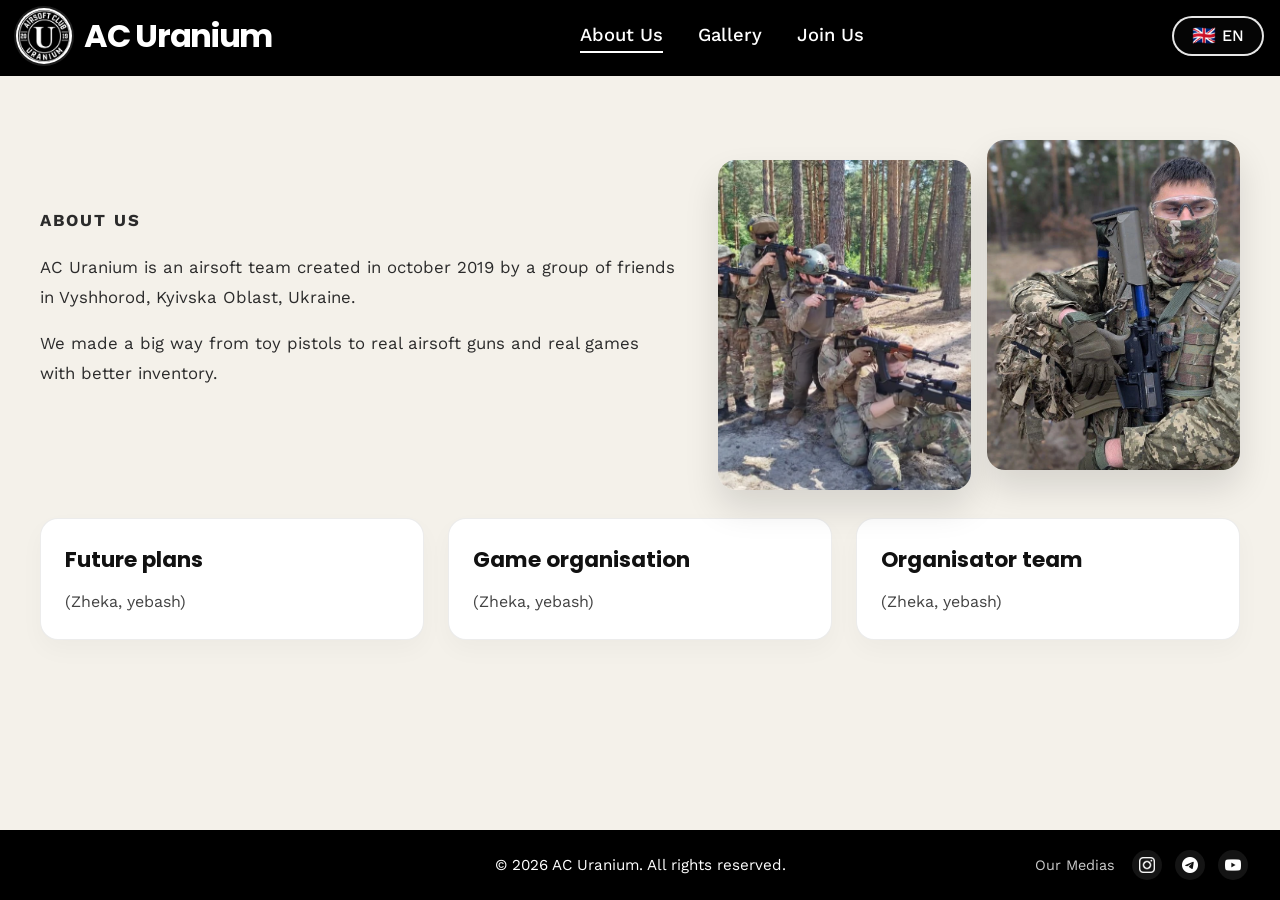
==== index.html @ 9b8f1666 "Adding homepage" ====
<!DOCTYPE html>
<html lang="en">
<head>
    <meta charset="UTF-8">
    <meta name="viewport" content="width=device-width, initial-scale=1.0">
    <link rel="stylesheet" href="style.css">
    <title>Home</title>
</head>
<body>
    <header class="main-header">
        <div class="header-inner">
            <div class="logo">
                <img src="./images/logo.png" alt="AC Uranium logo" class="brand-mark">
                <h1>AC Uranium</h1>
            </div>

            <nav class="main-nav" aria-label="Main navigation">
                <a href="#" class="active">About Us</a>
                <a href="#">Gallery</a>
                <a href="#">Join Us</a>
            </nav>

            <div class="lang-switcher" aria-label="Language selector">
                <span class="flag" aria-hidden="true">🇬🇧</span>
                <span>EN</span>
            </div>
        </div>
    </header>

    <main class="about-us">
        <section class="about-intro">
            <div class="about-copy">
                <p class="eyebrow">About us</p>
                <p>
                    AC Uranium is an airsoft team created in october 2019 by a group of friends in Vyshhorod, Kyivska Oblast, Ukraine.
                </p>
                <p>
                    We made a big way from toy pistols to real airsoft guns and real games with better inventory.
                </p>
            </div>

            <div class="image-stack">
                <img src="./images/group-photo1.png" alt="Open mining landscape">
                <img src="./images/group-photo2.png" alt="Geological exploration team">
            </div>
        </section>

        <section class="about-highlights">
            <article class="highlight-card">
                <h3>Future plans</h3>
                <p>(Zheka, yebash)</p>
            </article>
            <article class="highlight-card">
                <h3>Game organisation</h3>
                <p>(Zheka, yebash)</p>
            </article>
            <article class="highlight-card">
                <h3>Organisator team</h3>
                <p>(Zheka, yebash)</p>
            </article>
        </section>
    </main>
    <footer class="site-footer">
        <div class="footer-empty"></div>

        <p class="footer-copy">&copy; 2026 AC Uranium. All rights reserved.</p>

        <div class="footer-socials" aria-label="Social media links">
            <span class="media-label">Our Medias</span>
            <a href="#" aria-label="Instagram" class="social-icon">
                <img src="images/icons/insta_icon.webp" alt="Instagram">
            </a>
            <a href="#" aria-label="Telegram" class="social-icon">
                <img src="images/icons/telegram-white-icon.webp" alt="Telegram">
            </a>
            <a href="#" aria-label="YouTube" class="social-icon">
                <img src="images/icons/youtube-app-white-icon.webp" alt="YouTube">
            </a>
        </div>
    </footer>
</body>
</html>
---- style.css ----
@import url('https://fonts.googleapis.com/css2?family=Poppins:wght@400;500;600;700&family=Work+Sans:wght@400;500;600;700&display=swap');
html, body {
    height: 100%;
}

body{
    margin: 0;
    font-family: 'Work Sans', sans-serif;
    background: #f4f1ea;
    color: #111111;
    display: flex;
    flex-direction: column;
}

h1, h2, h3, h4, h5, h6 {
  font-family: 'Poppins', sans-serif;
}

.main-header {
    background-color: black;
    color: white;
    min-height: 60px;
    padding: 0.5rem 0;
}

.header-inner {
    width: min(1280px, calc(100% - 2rem));
    margin: 0 auto;
    display: grid;
    grid-template-columns: auto 1fr auto;
    align-items: center;
    gap: 1.2rem;
}

.logo {
    display: flex;
    align-items: center;
    justify-content: flex-start;
    width: auto;
    margin: 0;
    padding: 0;
    gap: 0.75rem;
}

.brand-mark {
    width: 52px;
    height: 52px;
    border-radius: 50%;
    object-fit: cover;
    display: block;
    border: 2px solid rgba(255, 255, 255, 0.9);
    box-shadow: 0 0 0 2px rgba(255, 255, 255, 0.12);
    background: #ffffff;
}

header h1 {
    margin: 0;
    font-size: clamp(2rem, 2.4vw, 3rem);
    font-weight: 700;
    color: white;
    letter-spacing: -0.04em;
}

.main-nav {
    display: flex;
    justify-content: center;
    align-items: center;
    gap: 2.2rem;
    min-width: 0;
}

.main-nav a {
    color: white;
    text-decoration: none;
    font-weight: 500;
    font-size: 1.15rem;
    position: relative;
    padding-bottom: 0.25rem;
    transition: opacity 0.2s ease;
}

.main-nav a::after {
    content: "";
    position: absolute;
    left: 0;
    bottom: -4px;
    width: 0;
    height: 2px;
    background-color: white;
    transition: width 0.25s ease;
}

.main-nav a:hover::after {
    width: 100%;
}

.main-nav a.active {
    text-decoration: none;
}

.main-nav a.active::after {
    width: 100%;
}

.lang-switcher {
    display: flex;
    align-items: center;
    justify-content: center;
    gap: 0.4rem;
    color: white;
    font-weight: 500;
    font-size: 1rem;
    padding: 0.5rem 0.75rem;
    border-radius: 999px;
    border: 2px solid rgba(255, 255, 255, 0.9);
    background: rgba(255, 255, 255, 0.02);
    min-width: 64px;
}

.lang-switcher .flag {
    font-size: 1.2rem;
    line-height: 1;
}

.about-us {
    max-width: 1200px;
    margin: 0 auto;
    padding: 4rem 1.5rem 5rem;
    flex: 1;
}

.about-intro {
    display: grid;
    grid-template-columns: 1.1fr 0.9fr;
    align-items: center;
    gap: 2.5rem;
}

.eyebrow {
    margin: 0 0 1rem;
    text-transform: uppercase;
    letter-spacing: 0.12em;
    font-size: 0.78rem;
    font-weight: 700;
    color: #6a6a6a;
}

.about-copy h2 {
    margin: 0 0 1.25rem;
    font-size: clamp(2rem, 4vw, 3.25rem);
    line-height: 1.1;
    color: #111111;
}

.about-copy p {
    margin: 0 0 1rem;
    font-size: 1.05rem;
    line-height: 1.8;
    color: #2b2b2b;
}

.image-stack {
    display: grid;
    grid-template-columns: 1fr 1fr;
    gap: 1rem;
}

.image-stack img {
    width: 100%;
    height: 330px;
    object-fit: cover;
    border-radius: 18px;
    box-shadow: 0 18px 35px rgba(0, 0, 0, 0.12);
}

.image-stack img:first-child {
    transform: translateY(20px);
}

.about-highlights {
    display: grid;
    grid-template-columns: repeat(3, minmax(0, 1fr));
    gap: 1.5rem;
    margin-top: 3rem;
}

.highlight-card {
    background: #ffffff;
    border: 1px solid rgba(17, 17, 17, 0.08);
    border-radius: 18px;
    padding: 1.5rem;
    box-shadow: 0 10px 25px rgba(0, 0, 0, 0.03);
}

.highlight-card h3 {
    margin-top: 0;
    margin-bottom: 0.75rem;
    font-size: 1.35rem;
}

.highlight-card p {
    margin: 0;
    color: #434343;
    line-height: 1.7;
}

@media (max-width: 860px) {
    .about-intro,
    .about-highlights {
        grid-template-columns: 1fr;
    }

    .image-stack {
        grid-template-columns: 1fr 1fr;
    }

    .main-nav {
        gap: 1rem;
    }
}

.site-footer {
    background: #000000;
    color: #ffffff;
    display: grid;
    grid-template-columns: 1fr auto 1fr;
    align-items: center;
    gap: 1rem;
    padding: 1.25rem 2rem;
    margin-top: auto;
}

.footer-empty {
    min-height: 1px;
}

.footer-socials {
    display: flex;
    justify-content: flex-end;
    align-items: center;
    gap: 0.8rem;
    text-align: right;
}

.media-label {
    color: rgba(255, 255, 255, 0.8);
    font-size: 0.9rem;
    margin-right: 0.3rem;
}

.social-icon {
    display: inline-flex;
    align-items: center;
    justify-content: center;
    width: 30px;
    height: 30px;
    border-radius: 50%;
    background: rgba(255, 255, 255, 0.08);
    text-decoration: none;
    transition: background 0.2s ease;
    overflow: hidden;
}

.social-icon img {
    width: 16px;
    height: 16px;
    object-fit: contain;
    display: block;
}

.social-icon:hover {
    background: rgba(255, 255, 255, 0.2);
}

.footer-copy {
    margin: 0;
    text-align: center;
    font-size: 0.95rem;
    justify-self: center;
}

@media (max-width: 620px) {
    header {
        flex-wrap: wrap;
        justify-content: center;
        padding: 0.75rem 1rem;
    }

    .main-nav {
        order: 3;
        width: 100%;
        justify-content: center;
        flex-wrap: wrap;
    }

    .lang-switcher {
        margin-left: 0;
    }

    .image-stack {
        grid-template-columns: 1fr;
    }

    .image-stack img:first-child {
        transform: none;
    }

    .site-footer {
        grid-template-columns: 1fr;
        text-align: center;
        padding: 1rem;
    }

    .footer-socials {
        justify-content: center;
        flex-wrap: wrap;
        text-align: center;
    }

    .footer-copy {
        justify-self: center;
    }
}
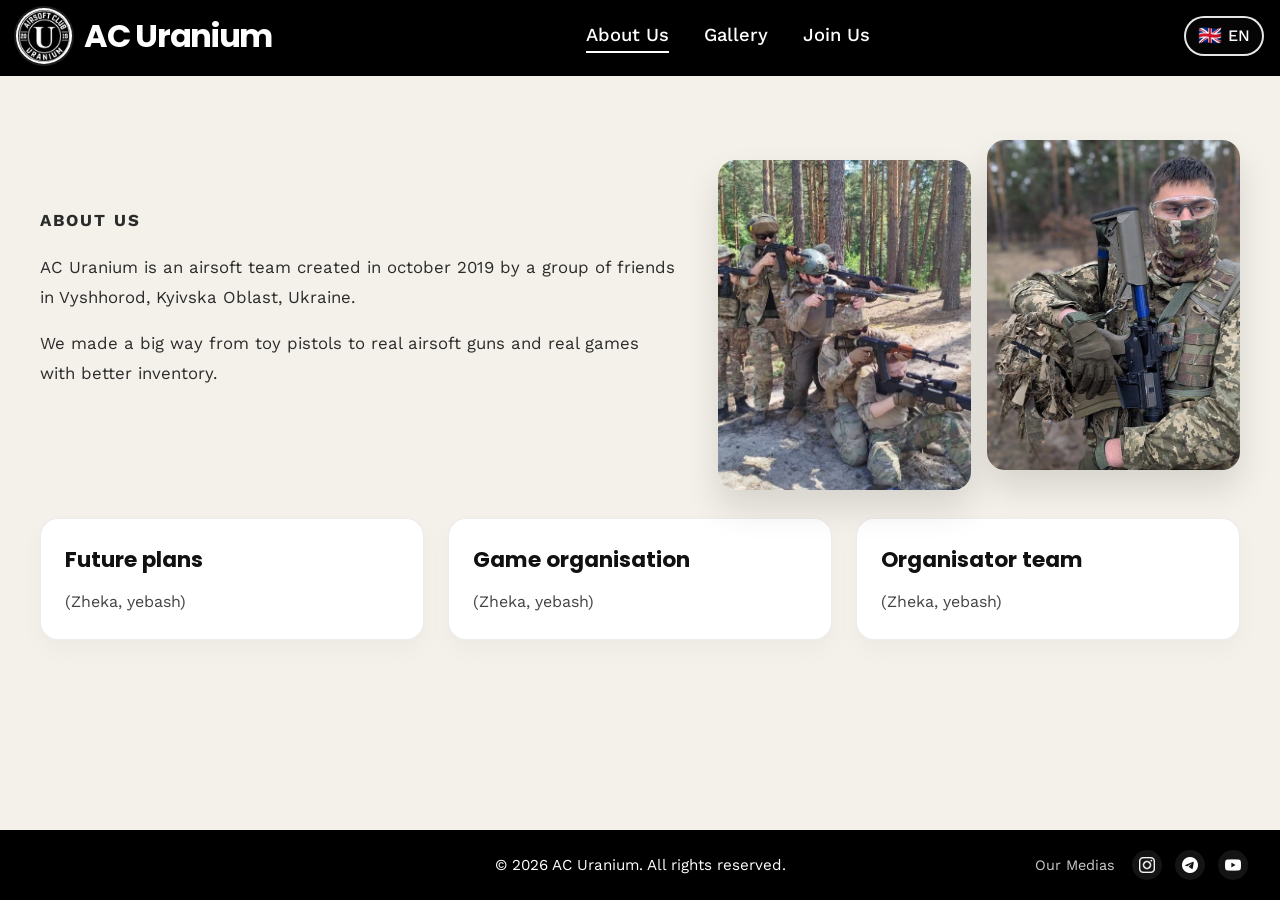
==== commit 6105fc0c: "feat" ====
--- a/index.html
+++ b/index.html
@@ -4,7 +4,7 @@
     <meta charset="UTF-8">
     <meta name="viewport" content="width=device-width, initial-scale=1.0">
     <link rel="stylesheet" href="style.css">
-    <title>Home</title>
+    <title data-i18n="pageTitle">Home</title>
 </head>
 <body>
     <header class="main-header">
@@ -15,14 +15,36 @@
             </div>
 
             <nav class="main-nav" aria-label="Main navigation">
-                <a href="#" class="active">About Us</a>
-                <a href="#">Gallery</a>
-                <a href="#">Join Us</a>
+                <a href="#" class="active" data-i18n="navAbout">About Us</a>
+                <a href="gallery.html" data-i18n="navGallery">Gallery</a>
+                <a href="#" data-i18n="navJoin">Join Us</a>
             </nav>
 
-            <div class="lang-switcher" aria-label="Language selector">
-                <span class="flag" aria-hidden="true">🇬🇧</span>
-                <span>EN</span>
+            <div class="lang-dropdown">
+                <button type="button" class="lang-switcher" id="langBtn" aria-haspopup="listbox" aria-expanded="false" aria-label="Language selector">
+                    <span class="flag" id="currentFlag" aria-hidden="true">🇬🇧</span>
+                    <span id="currentLang">EN</span>
+                </button>
+                <ul class="lang-menu" id="langMenu" role="listbox">
+                    <li>
+                        <button type="button" class="lang-option active" data-lang="en" role="option" aria-selected="true">
+                            <span class="flag" aria-hidden="true">🇬🇧</span>
+                            <span>EN</span>
+                        </button>
+                    </li>
+                    <li>
+                        <button type="button" class="lang-option" data-lang="fr" role="option" aria-selected="false">
+                            <span class="flag" aria-hidden="true">🇫🇷</span>
+                            <span>FR</span>
+                        </button>
+                    </li>
+                    <li>
+                        <button type="button" class="lang-option" data-lang="uk" role="option" aria-selected="false">
+                            <span class="flag" aria-hidden="true">🇺🇦</span>
+                            <span>UA</span>
+                        </button>
+                    </li>
+                </ul>
             </div>
         </div>
     </header>
@@ -30,11 +52,11 @@
     <main class="about-us">
         <section class="about-intro">
             <div class="about-copy">
-                <p class="eyebrow">About us</p>
-                <p>
+                <p class="eyebrow" data-i18n="aboutEyebrow">About us</p>
+                <p data-i18n="aboutP1">
                     AC Uranium is an airsoft team created in october 2019 by a group of friends in Vyshhorod, Kyivska Oblast, Ukraine.
                 </p>
-                <p>
+                <p data-i18n="aboutP2">
                     We made a big way from toy pistols to real airsoft guns and real games with better inventory.
                 </p>
             </div>
@@ -47,27 +69,28 @@
 
         <section class="about-highlights">
             <article class="highlight-card">
-                <h3>Future plans</h3>
+                <h3 data-i18n="card1Title">Future plans</h3>
                 <p>(Zheka, yebash)</p>
             </article>
             <article class="highlight-card">
-                <h3>Game organisation</h3>
+                <h3 data-i18n="card2Title">Game organisation</h3>
                 <p>(Zheka, yebash)</p>
             </article>
             <article class="highlight-card">
-                <h3>Organisator team</h3>
+                <h3 data-i18n="card3Title">Organisator team</h3>
                 <p>(Zheka, yebash)</p>
             </article>
         </section>
     </main>
+
     <footer class="site-footer">
         <div class="footer-empty"></div>
 
-        <p class="footer-copy">&copy; 2026 AC Uranium. All rights reserved.</p>
+        <p class="footer-copy" data-i18n="footerCopy">&copy; 2026 AC Uranium. All rights reserved.</p>
 
         <div class="footer-socials" aria-label="Social media links">
-            <span class="media-label">Our Medias</span>
-            <a href="#" aria-label="Instagram" class="social-icon">
+            <span class="media-label" data-i18n="footerMedias">Our Medias</span>
+            <a href="https://www.instagram.com/ac_uranium_airsoft/" aria-label="Instagram" class="social-icon">
                 <img src="images/icons/insta_icon.webp" alt="Instagram">
             </a>
             <a href="#" aria-label="Telegram" class="social-icon">
@@ -78,5 +101,7 @@
             </a>
         </div>
     </footer>
+
+    <script src="script.js"></script>
 </body>
 </html>
--- a/style.css
+++ b/style.css
@@ -102,24 +102,81 @@
     width: 100%;
 }
 
+.lang-dropdown {
+    position: relative;
+}
+
 .lang-switcher {
     display: flex;
     align-items: center;
     justify-content: center;
     gap: 0.4rem;
     color: white;
+    font-family: inherit;
     font-weight: 500;
     font-size: 1rem;
     padding: 0.5rem 0.75rem;
     border-radius: 999px;
     border: 2px solid rgba(255, 255, 255, 0.9);
     background: rgba(255, 255, 255, 0.02);
-    min-width: 64px;
+    min-width: 72px;
+    cursor: pointer;
+    transition: background 0.2s ease, border-color 0.2s ease;
+}
+
+.lang-switcher:hover {
+    background: rgba(255, 255, 255, 0.12);
 }
 
 .lang-switcher .flag {
     font-size: 1.2rem;
     line-height: 1;
+}
+
+.lang-menu {
+    position: absolute;
+    top: calc(100% + 0.5rem);
+    right: 0;
+    margin: 0;
+    padding: 0.35rem;
+    list-style: none;
+    background: #141414;
+    border: 1px solid rgba(255, 255, 255, 0.2);
+    border-radius: 14px;
+    box-shadow: 0 12px 28px rgba(0, 0, 0, 0.35);
+    min-width: 105px;
+    display: none;
+    z-index: 100;
+}
+
+.lang-dropdown.open .lang-menu {
+    display: block;
+}
+
+.lang-option {
+    width: 100%;
+    display: flex;
+    align-items: center;
+    gap: 0.5rem;
+    padding: 0.5rem 0.7rem;
+    border: none;
+    border-radius: 9px;
+    background: transparent;
+    color: #ffffff;
+    font-family: inherit;
+    font-size: 0.95rem;
+    font-weight: 500;
+    cursor: pointer;
+    text-align: left;
+    transition: background 0.15s ease;
+}
+
+.lang-option:hover {
+    background: rgba(255, 255, 255, 0.12);
+}
+
+.lang-option.active {
+    background: rgba(255, 255, 255, 0.2);
 }
 
 .about-us {
@@ -202,6 +259,161 @@
     margin: 0;
     color: #434343;
     line-height: 1.7;
+}
+
+.gallery {
+    max-width: 1200px;
+    width: 100%;
+    box-sizing: border-box;
+    margin: 0 auto;
+    padding: 4rem 1.5rem 5rem;
+    flex: 1;
+}
+
+.gallery-header {
+    margin-bottom: 2.5rem;
+}
+
+.gallery-header h2 {
+    margin: 0;
+    font-size: clamp(2rem, 4vw, 3.25rem);
+    line-height: 1.1;
+    color: #111111;
+}
+
+.gallery-grid {
+    display: grid;
+    grid-template-columns: repeat(3, minmax(0, 1fr));
+    grid-auto-rows: 260px;
+    gap: 1.25rem;
+}
+
+.gallery-item {
+    margin: 0;
+    position: relative;
+    border-radius: 18px;
+    overflow: hidden;
+    background: #e7e2d8;
+    border: 1px solid rgba(17, 17, 17, 0.08);
+    box-shadow: 0 10px 25px rgba(0, 0, 0, 0.05);
+    cursor: pointer;
+}
+
+.gallery-item.featured {
+    grid-column: span 2;
+    grid-row: span 2;
+}
+
+.gallery-item img {
+    width: 100%;
+    height: 100%;
+    object-fit: cover;
+    display: block;
+    transition: transform 0.45s cubic-bezier(0.16, 1, 0.3, 1);
+}
+
+.gallery-item::after {
+    content: "";
+    position: absolute;
+    inset: 0;
+    background: rgba(0, 0, 0, 0);
+    transition: background 0.3s ease;
+    pointer-events: none;
+}
+
+.gallery-item:hover img {
+    transform: scale(1.04);
+}
+
+.gallery-item:hover::after {
+    background: rgba(0, 0, 0, 0.12);
+}
+
+.lightbox {
+    position: fixed;
+    inset: 0;
+    background: rgba(10, 10, 10, 0.92);
+    backdrop-filter: blur(6px);
+    display: flex;
+    align-items: center;
+    justify-content: center;
+    opacity: 0;
+    pointer-events: none;
+    transition: opacity 0.25s ease;
+    z-index: 1000;
+    padding: 2rem;
+}
+
+.lightbox.open {
+    opacity: 1;
+    pointer-events: auto;
+}
+
+.lightbox-img {
+    max-width: 90vw;
+    max-height: 85vh;
+    border-radius: 14px;
+    box-shadow: 0 24px 60px rgba(0, 0, 0, 0.6);
+    object-fit: contain;
+}
+
+.lightbox-close,
+.lightbox-nav {
+    position: absolute;
+    background: rgba(255, 255, 255, 0.12);
+    color: #ffffff;
+    border: 1px solid rgba(255, 255, 255, 0.25);
+    border-radius: 50%;
+    width: 44px;
+    height: 44px;
+    font-size: 1.35rem;
+    display: flex;
+    align-items: center;
+    justify-content: center;
+    cursor: pointer;
+    transition: background 0.2s ease;
+}
+
+.lightbox-close:hover,
+.lightbox-nav:hover {
+    background: rgba(255, 255, 255, 0.25);
+}
+
+.lightbox-close {
+    top: 1.5rem;
+    right: 1.5rem;
+}
+
+.lightbox-nav.prev {
+    left: 1.5rem;
+}
+
+.lightbox-nav.next {
+    right: 1.5rem;
+}
+
+@media (max-width: 860px) {
+    .gallery-grid {
+        grid-template-columns: repeat(2, minmax(0, 1fr));
+        grid-auto-rows: 230px;
+    }
+}
+
+@media (max-width: 620px) {
+    .gallery-grid {
+        grid-template-columns: 1fr;
+        grid-auto-rows: 260px;
+    }
+
+    .gallery-item.featured {
+        grid-column: span 1;
+        grid-row: span 1;
+    }
+
+    .lightbox-nav {
+        width: 38px;
+        height: 38px;
+    }
 }
 
 @media (max-width: 860px) {
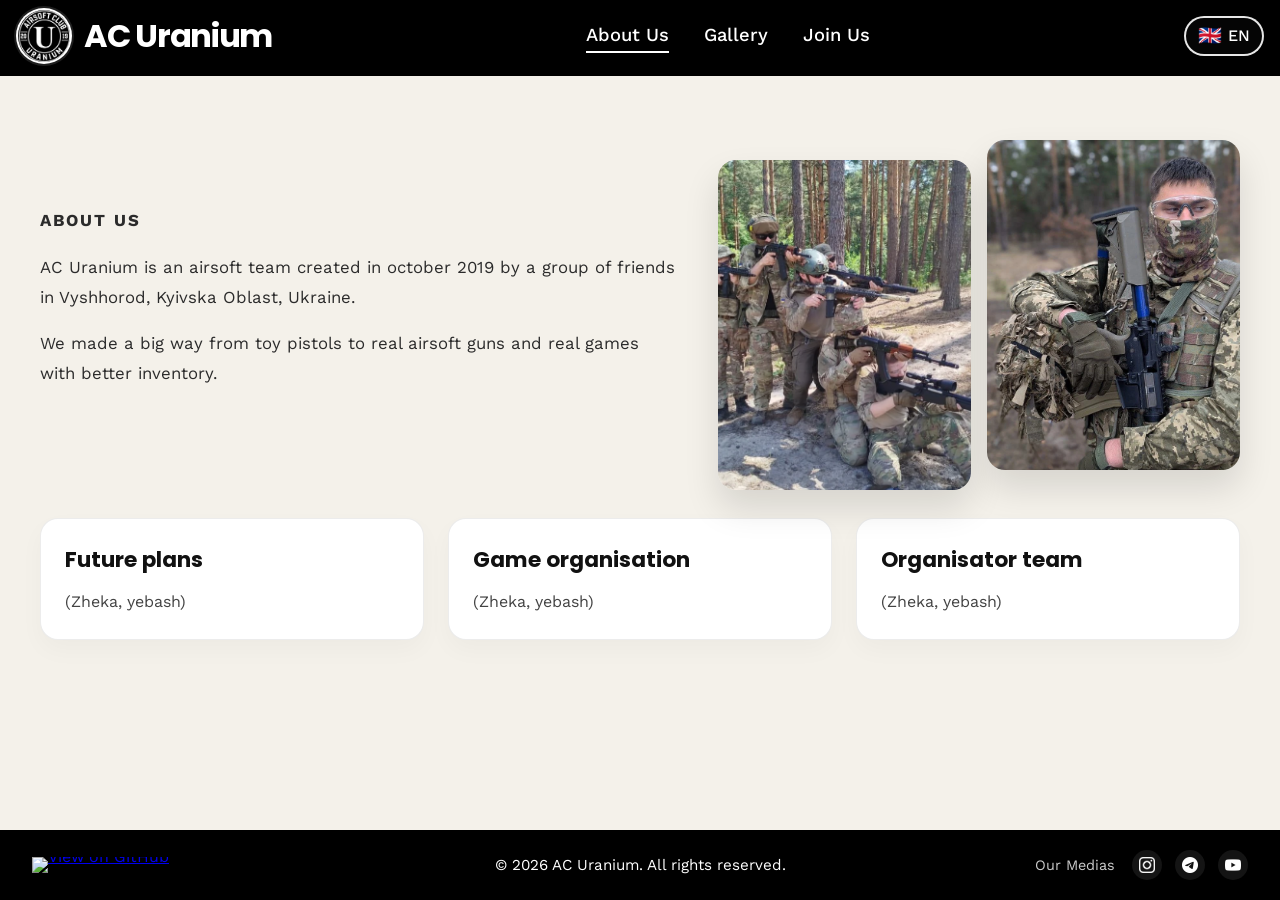
==== commit f542e988: "more stuff" ====
--- a/index.html
+++ b/index.html
@@ -3,6 +3,7 @@
 <head>
     <meta charset="UTF-8">
     <meta name="viewport" content="width=device-width, initial-scale=1.0">
+    <link rel="icon" type="image/png" href="./images/logo.png">
     <link rel="stylesheet" href="style.css">
     <title data-i18n="pageTitle">Home</title>
 </head>
@@ -15,9 +16,9 @@
             </div>
 
             <nav class="main-nav" aria-label="Main navigation">
-                <a href="#" class="active" data-i18n="navAbout">About Us</a>
+                <a href="index.html" class="active" data-i18n="navAbout">About Us</a>
                 <a href="gallery.html" data-i18n="navGallery">Gallery</a>
-                <a href="#" data-i18n="navJoin">Join Us</a>
+                <a href="join.html" data-i18n="navJoin">Join Us</a>
             </nav>
 
             <div class="lang-dropdown">
@@ -84,13 +85,17 @@
     </main>
 
     <footer class="site-footer">
-        <div class="footer-empty"></div>
+        <div class="footer-github footer-empty">
+            <a href="https://github.com/sachaborodkin/ac_uranium_site" target="_blank" rel="noopener noreferrer" data-i18n-aria-label="footerGithub" aria-label="View on GitHub">
+                <img src="https://img.shields.io/badge/GitHub-View_on_GitHub-181717?style=for-the-badge&logo=github" alt="View on GitHub" data-i18n-badge="footerGithub">
+            </a>
+        </div>
 
         <p class="footer-copy" data-i18n="footerCopy">&copy; 2026 AC Uranium. All rights reserved.</p>
 
         <div class="footer-socials" aria-label="Social media links">
             <span class="media-label" data-i18n="footerMedias">Our Medias</span>
-            <a href="https://www.instagram.com/ac_uranium_airsoft/" aria-label="Instagram" class="social-icon">
+            <a href="https://www.instagram.com/ac_uranium_airsoft/" target="_blank" rel="noopener noreferrer" aria-label="Instagram" class="social-icon">
                 <img src="images/icons/insta_icon.webp" alt="Instagram">
             </a>
             <a href="#" aria-label="Telegram" class="social-icon">
--- a/style.css
+++ b/style.css
@@ -1,9 +1,10 @@
 @import url('https://fonts.googleapis.com/css2?family=Poppins:wght@400;500;600;700&family=Work+Sans:wght@400;500;600;700&display=swap');
+
 html, body {
     height: 100%;
 }
 
-body{
+body {
     margin: 0;
     font-family: 'Work Sans', sans-serif;
     background: #f4f1ea;
@@ -13,7 +14,7 @@
 }
 
 h1, h2, h3, h4, h5, h6 {
-  font-family: 'Poppins', sans-serif;
+    font-family: 'Poppins', sans-serif;
 }
 
 .main-header {
@@ -262,54 +263,125 @@
 }
 
 .gallery {
-    max-width: 1200px;
+    max-width: 1080px;
     width: 100%;
     box-sizing: border-box;
     margin: 0 auto;
-    padding: 4rem 1.5rem 5rem;
+    padding: 3.5rem 1.5rem 4.5rem;
     flex: 1;
 }
 
-.gallery-header {
-    margin-bottom: 2.5rem;
+.gallery-top {
+    display: flex;
+    flex-wrap: wrap;
+    align-items: flex-end;
+    justify-content: space-between;
+    gap: 1.5rem;
+    margin-bottom: 2rem;
 }
 
 .gallery-header h2 {
     margin: 0;
-    font-size: clamp(2rem, 4vw, 3.25rem);
+    font-size: clamp(1.85rem, 3.5vw, 2.85rem);
     line-height: 1.1;
     color: #111111;
 }
 
+.gallery-divider {
+    border: none;
+    height: 1px;
+    background: rgba(17, 17, 17, 0.12);
+    margin: 3.5rem 0 3rem;
+}
+
+.gallery-filters {
+    display: flex;
+    flex-wrap: wrap;
+    gap: 0.6rem;
+}
+
+.filter-btn {
+    font-family: 'Poppins', sans-serif;
+    font-size: 0.88rem;
+    font-weight: 500;
+    padding: 0.48rem 1.05rem;
+    border-radius: 999px;
+    border: 1.5px solid rgba(17, 17, 17, 0.2);
+    background: #ffffff;
+    color: #111111;
+    cursor: pointer;
+    transition: background 0.2s ease, color 0.2s ease, border-color 0.2s ease;
+}
+
+.filter-btn:hover {
+    border-color: #111111;
+}
+
+.filter-btn.active {
+    background: #111111;
+    color: #ffffff;
+    border-color: #111111;
+}
+
 .gallery-grid {
-    display: grid;
-    grid-template-columns: repeat(3, minmax(0, 1fr));
-    grid-auto-rows: 260px;
-    gap: 1.25rem;
+    columns: 4;
+    column-gap: 0.9rem;
 }
 
 .gallery-item {
-    margin: 0;
+    margin: 0 0 0.9rem;
+    break-inside: avoid;
+    page-break-inside: avoid;
     position: relative;
-    border-radius: 18px;
+    border-radius: 14px;
     overflow: hidden;
     background: #e7e2d8;
     border: 1px solid rgba(17, 17, 17, 0.08);
-    box-shadow: 0 10px 25px rgba(0, 0, 0, 0.05);
+    box-shadow: 0 8px 20px rgba(0, 0, 0, 0.05);
     cursor: pointer;
 }
 
-.gallery-item.featured {
-    grid-column: span 2;
-    grid-row: span 2;
+.gallery-item.is-hidden {
+    display: none;
 }
 
 .gallery-item img {
     width: 100%;
-    height: 100%;
-    object-fit: cover;
+    height: auto;
     display: block;
     transition: transform 0.45s cubic-bezier(0.16, 1, 0.3, 1);
+}
+
+.archive-section .gallery-item img {
+    filter: sepia(0.14) contrast(1.02);
+    transition: transform 0.45s cubic-bezier(0.16, 1, 0.3, 1), filter 0.35s ease;
+}
+
+.archive-section .gallery-item:hover img {
+    filter: sepia(0) contrast(1);
+}
+
+.gallery-badge {
+    position: absolute;
+    left: 0.65rem;
+    bottom: 0.65rem;
+    padding: 0.28rem 0.65rem;
+    border-radius: 999px;
+    background: rgba(17, 17, 17, 0.75);
+    backdrop-filter: blur(4px);
+    color: #ffffff;
+    font-size: 0.72rem;
+    font-weight: 500;
+    letter-spacing: 0.03em;
+    opacity: 0;
+    transform: translateY(6px);
+    transition: opacity 0.25s ease, transform 0.25s ease;
+    pointer-events: none;
+}
+
+.gallery-item:hover .gallery-badge {
+    opacity: 1;
+    transform: translateY(0);
 }
 
 .gallery-item::after {
@@ -322,7 +394,7 @@
 }
 
 .gallery-item:hover img {
-    transform: scale(1.04);
+    transform: scale(1.03);
 }
 
 .gallery-item:hover::after {
@@ -349,12 +421,26 @@
     pointer-events: auto;
 }
 
+.lightbox-stage {
+    display: flex;
+    flex-direction: column;
+    align-items: center;
+    gap: 0.75rem;
+}
+
 .lightbox-img {
-    max-width: 90vw;
-    max-height: 85vh;
+    max-width: 88vw;
+    max-height: 80vh;
     border-radius: 14px;
     box-shadow: 0 24px 60px rgba(0, 0, 0, 0.6);
     object-fit: contain;
+}
+
+.lightbox-counter {
+    color: rgba(255, 255, 255, 0.8);
+    font-size: 0.9rem;
+    font-weight: 500;
+    letter-spacing: 0.08em;
 }
 
 .lightbox-close,
@@ -372,6 +458,7 @@
     justify-content: center;
     cursor: pointer;
     transition: background 0.2s ease;
+    z-index: 10;
 }
 
 .lightbox-close:hover,
@@ -394,29 +481,9 @@
 
 @media (max-width: 860px) {
     .gallery-grid {
-        grid-template-columns: repeat(2, minmax(0, 1fr));
-        grid-auto-rows: 230px;
-    }
-}
-
-@media (max-width: 620px) {
-    .gallery-grid {
-        grid-template-columns: 1fr;
-        grid-auto-rows: 260px;
-    }
-
-    .gallery-item.featured {
-        grid-column: span 1;
-        grid-row: span 1;
-    }
-
-    .lightbox-nav {
-        width: 38px;
-        height: 38px;
-    }
-}
-
-@media (max-width: 860px) {
+        columns: 3;
+    }
+
     .about-intro,
     .about-highlights {
         grid-template-columns: 1fr;
@@ -444,6 +511,22 @@
 
 .footer-empty {
     min-height: 1px;
+}
+
+.footer-github {
+    display: flex;
+    align-items: center;
+}
+
+.footer-github a {
+    display: inline-flex;
+    line-height: 0;
+    transition: opacity 0.2s ease, transform 0.2s ease;
+}
+
+.footer-github a:hover {
+    opacity: 0.85;
+    transform: translateY(-1px);
 }
 
 .footer-socials {
@@ -491,7 +574,219 @@
     justify-self: center;
 }
 
+/* Join Page & Form */
+.join-page {
+    max-width: 820px;
+    width: 100%;
+    box-sizing: border-box;
+    margin: 0 auto;
+    padding: 3.5rem 1.5rem 5rem;
+    flex: 1;
+}
+
+.join-header {
+    text-align: center;
+    margin-bottom: 2.5rem;
+}
+
+.join-header h2 {
+    margin: 0 0 0.75rem;
+    font-size: clamp(2rem, 3.5vw, 2.85rem);
+    line-height: 1.15;
+    color: #111111;
+}
+
+.join-subtitle {
+    margin: 0 auto;
+    max-width: 580px;
+    font-size: 1.05rem;
+    line-height: 1.7;
+    color: #434343;
+}
+
+.form-card {
+    background: #ffffff;
+    border: 1px solid rgba(17, 17, 17, 0.08);
+    border-radius: 20px;
+    padding: 2.5rem;
+    box-shadow: 0 12px 32px rgba(0, 0, 0, 0.04);
+}
+
+.form-grid {
+    display: grid;
+    grid-template-columns: 1fr 1fr;
+    gap: 1.25rem;
+}
+
+.form-group {
+    display: flex;
+    flex-direction: column;
+    gap: 0.45rem;
+}
+
+.form-group.full-width {
+    grid-column: 1 / -1;
+}
+
+.form-group label {
+    font-family: 'Poppins', sans-serif;
+    font-size: 0.92rem;
+    font-weight: 600;
+    color: #181818;
+}
+
+.form-group input,
+.form-group textarea {
+    font-family: inherit;
+    font-size: 0.95rem;
+    padding: 0.75rem 1rem;
+    border-radius: 10px;
+    border: 1.5px solid rgba(17, 17, 17, 0.16);
+    background: #faf8f5;
+    color: #111111;
+    outline: none;
+    transition: border-color 0.2s ease, box-shadow 0.2s ease, background 0.2s ease;
+    box-sizing: border-box;
+    width: 100%;
+}
+
+.form-group textarea {
+    resize: vertical;
+    min-height: 90px;
+}
+
+.form-group input:focus,
+.form-group textarea:focus {
+    border-color: #111111;
+    background: #ffffff;
+    box-shadow: 0 0 0 3px rgba(17, 17, 17, 0.08);
+}
+
+.radio-options {
+    display: flex;
+    gap: 0.9rem;
+    flex-wrap: wrap;
+    margin-top: 0.2rem;
+}
+
+.radio-card {
+    flex: 1;
+    min-width: 220px;
+    display: flex;
+    align-items: center;
+    gap: 0.75rem;
+    padding: 0.85rem 1.1rem;
+    border: 1.5px solid rgba(17, 17, 17, 0.16);
+    border-radius: 12px;
+    background: #faf8f5;
+    cursor: pointer;
+    font-size: 0.92rem;
+    font-weight: 500;
+    transition: all 0.2s ease;
+    user-select: none;
+}
+
+.radio-card input[type="radio"] {
+    accent-color: #111111;
+    width: 18px;
+    height: 18px;
+    margin: 0;
+    cursor: pointer;
+}
+
+.radio-card:hover {
+    border-color: #111111;
+    background: #ffffff;
+}
+
+.radio-card:has(input:checked) {
+    border-color: #111111;
+    background: #111111;
+    color: #ffffff;
+}
+
+.form-actions {
+    margin-top: 1.75rem;
+}
+
+.submit-btn {
+    width: 100%;
+    padding: 0.95rem 1.5rem;
+    border: none;
+    border-radius: 999px;
+    background: #111111;
+    color: #ffffff;
+    font-family: 'Poppins', sans-serif;
+    font-size: 1rem;
+    font-weight: 600;
+    cursor: pointer;
+    transition: background 0.2s ease, transform 0.2s ease, box-shadow 0.2s ease;
+    box-shadow: 0 4px 14px rgba(0, 0, 0, 0.12);
+}
+
+.submit-btn:hover {
+    background: #2b2b2b;
+    transform: translateY(-1px);
+    box-shadow: 0 6px 20px rgba(0, 0, 0, 0.16);
+}
+
+.submit-btn:active {
+    transform: translateY(0);
+}
+
+.form-alert {
+    margin-top: 1.5rem;
+    padding: 1.15rem 1.4rem;
+    border-radius: 14px;
+    display: flex;
+    gap: 0.9rem;
+    align-items: flex-start;
+}
+
+.form-alert.success {
+    background: #ecf8ec;
+    border: 1px solid #99df99;
+    color: #1a4d1a;
+}
+
+.form-alert.is-hidden {
+    display: none;
+}
+
+.alert-icon {
+    font-size: 1.35rem;
+    font-weight: 700;
+    line-height: 1;
+}
+
+.alert-content h3 {
+    margin: 0 0 0.25rem;
+    font-size: 1.05rem;
+    color: #153e15;
+}
+
+.alert-content p {
+    margin: 0;
+    font-size: 0.92rem;
+    line-height: 1.5;
+}
+
 @media (max-width: 620px) {
+    .gallery-grid {
+        columns: 2;
+        column-gap: 0.75rem;
+    }
+
+    .gallery-item {
+        margin-bottom: 0.75rem;
+        border-radius: 12px;
+    }
+
+    .lightbox-nav {
+        width: 38px;
+        height: 38px;
+    }
+
     header {
         flex-wrap: wrap;
         justify-content: center;
@@ -523,6 +818,10 @@
         padding: 1rem;
     }
 
+    .footer-github {
+        justify-content: center;
+    }
+
     .footer-socials {
         justify-content: center;
         flex-wrap: wrap;
@@ -532,4 +831,16 @@
     .footer-copy {
         justify-self: center;
     }
+
+    .form-grid {
+        grid-template-columns: 1fr;
+    }
+
+    .form-card {
+        padding: 1.5rem 1.25rem;
+    }
+
+    .radio-card {
+        min-width: 100%;
+    }
 }
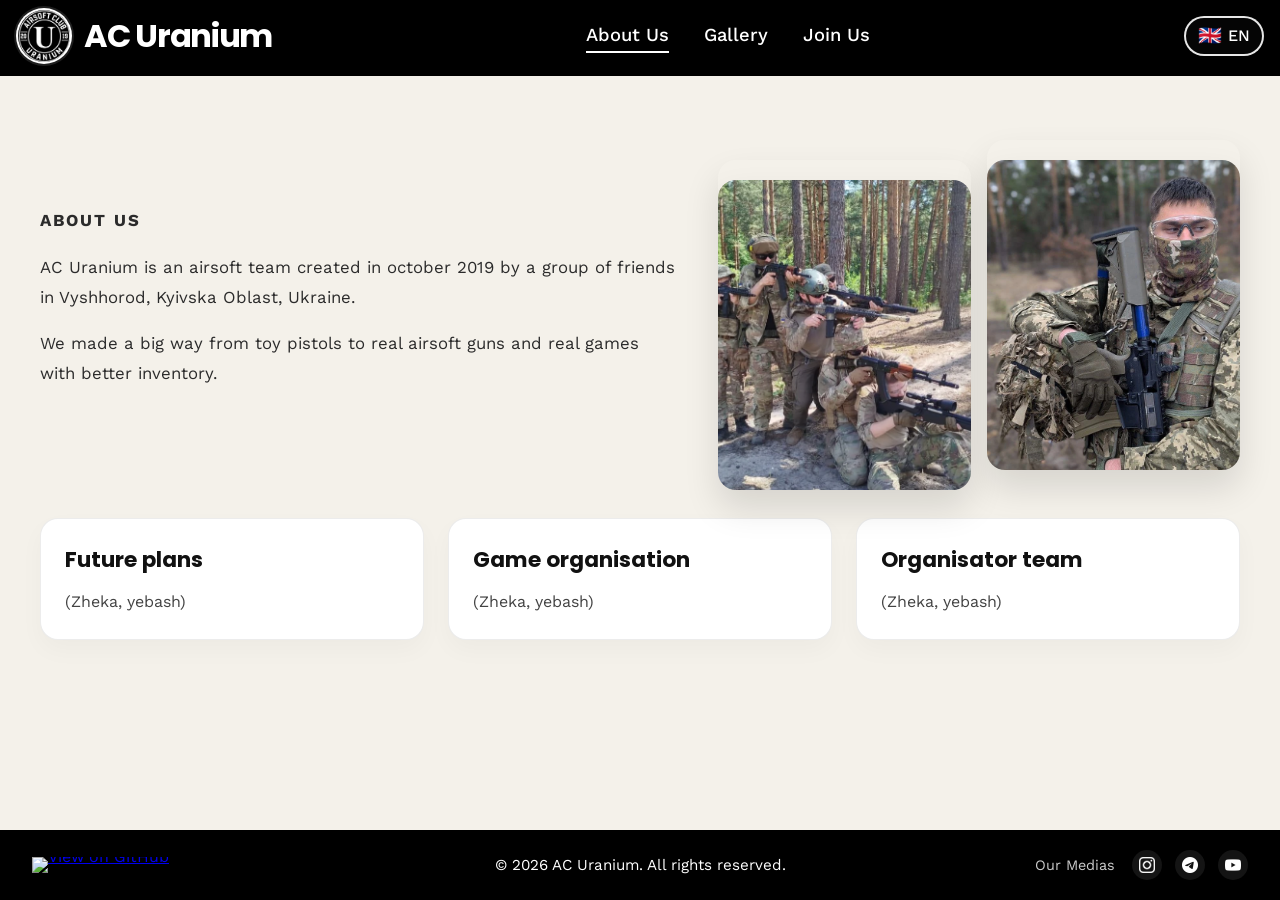
==== commit da910a3b: "added skeleton loading animations" ====
--- a/index.html
+++ b/index.html
@@ -63,8 +63,12 @@
             </div>
 
             <div class="image-stack">
-                <img src="./images/group-photo1.png" alt="Open mining landscape">
-                <img src="./images/group-photo2.png" alt="Geological exploration team">
+                <div class="image-frame">
+                    <img src="./images/group-photo1.png" alt="Open mining landscape">
+                </div>
+                <div class="image-frame">
+                    <img src="./images/group-photo2.png" alt="Geological exploration team">
+                </div>
             </div>
         </section>
 
--- a/style.css
+++ b/style.css
@@ -217,10 +217,83 @@
     color: #2b2b2b;
 }
 
+/* Skeleton Loading Shimmer */
+@keyframes skeleton-shimmer {
+    0% {
+        background-position: 200% 0;
+    }
+    100% {
+        background-position: -200% 0;
+    }
+}
+
+.skeleton {
+    background: linear-gradient(
+        90deg,
+        #ddd8ce 25%,
+        #ede8de 37%,
+        #ddd8ce 63%
+    );
+    background-size: 200% 100%;
+    animation: skeleton-shimmer 1.4s ease-in-out infinite;
+}
+
+.skeleton-dark {
+    background: linear-gradient(
+        90deg,
+        rgba(255, 255, 255, 0.05) 25%,
+        rgba(255, 255, 255, 0.14) 37%,
+        rgba(255, 255, 255, 0.05) 63%
+    );
+    background-size: 200% 100%;
+    animation: skeleton-shimmer 1.4s ease-in-out infinite;
+}
+
 .image-stack {
     display: grid;
     grid-template-columns: 1fr 1fr;
     gap: 1rem;
+}
+
+.image-frame {
+    position: relative;
+    border-radius: 18px;
+    overflow: hidden;
+    height: 330px;
+    box-shadow: 0 18px 35px rgba(0, 0, 0, 0.12);
+    background: linear-gradient(
+        90deg,
+        #ddd8ce 25%,
+        #ede8de 37%,
+        #ddd8ce 63%
+    );
+    background-size: 200% 100%;
+    animation: skeleton-shimmer 1.4s ease-in-out infinite;
+}
+
+.image-frame.is-loaded {
+    animation: none;
+    background: transparent;
+}
+
+.image-frame:first-child {
+    transform: translateY(20px);
+}
+
+.image-frame img {
+    width: 100%;
+    height: 100%;
+    object-fit: cover;
+    display: block;
+    transition: opacity 0.35s ease;
+}
+
+.js .image-frame:not(.is-loaded) img {
+    opacity: 0;
+}
+
+.image-frame.is-loaded img {
+    opacity: 1;
 }
 
 .image-stack img {
@@ -339,6 +412,28 @@
     border: 1px solid rgba(17, 17, 17, 0.08);
     box-shadow: 0 8px 20px rgba(0, 0, 0, 0.05);
     cursor: pointer;
+    min-height: 190px;
+}
+
+.gallery-item.featured {
+    min-height: 270px;
+}
+
+.gallery-item:not(.is-loaded) {
+    background: linear-gradient(
+        90deg,
+        #ddd8ce 25%,
+        #ede8de 37%,
+        #ddd8ce 63%
+    );
+    background-size: 200% 100%;
+    animation: skeleton-shimmer 1.4s ease-in-out infinite;
+}
+
+.gallery-item.is-loaded {
+    min-height: auto;
+    background: #e7e2d8;
+    animation: none;
 }
 
 .gallery-item.is-hidden {
@@ -349,7 +444,19 @@
     width: 100%;
     height: auto;
     display: block;
-    transition: transform 0.45s cubic-bezier(0.16, 1, 0.3, 1);
+    transition: opacity 0.35s ease, transform 0.45s cubic-bezier(0.16, 1, 0.3, 1);
+}
+
+.js .gallery-item:not(.is-loaded) img {
+    opacity: 0;
+}
+
+.gallery-item.is-loaded img {
+    opacity: 1;
+}
+
+.gallery-item:not(.is-loaded) .gallery-badge {
+    display: none;
 }
 
 .archive-section .gallery-item img {
@@ -426,6 +533,29 @@
     flex-direction: column;
     align-items: center;
     gap: 0.75rem;
+    position: relative;
+    min-width: 260px;
+    min-height: 220px;
+    justify-content: center;
+}
+
+.lightbox-stage.is-loading .lightbox-img {
+    opacity: 0;
+}
+
+.lightbox-stage.is-loading::before {
+    content: "";
+    width: min(85vw, 640px);
+    height: min(70vh, 440px);
+    border-radius: 14px;
+    background: linear-gradient(
+        90deg,
+        rgba(255, 255, 255, 0.05) 25%,
+        rgba(255, 255, 255, 0.14) 37%,
+        rgba(255, 255, 255, 0.05) 63%
+    );
+    background-size: 200% 100%;
+    animation: skeleton-shimmer 1.4s ease-in-out infinite;
 }
 
 .lightbox-img {
@@ -434,6 +564,7 @@
     border-radius: 14px;
     box-shadow: 0 24px 60px rgba(0, 0, 0, 0.6);
     object-fit: contain;
+    transition: opacity 0.25s ease;
 }
 
 .lightbox-counter {
@@ -808,7 +939,8 @@
         grid-template-columns: 1fr;
     }
 
-    .image-stack img:first-child {
+    .image-stack img:first-child,
+    .image-frame:first-child {
         transform: none;
     }
 
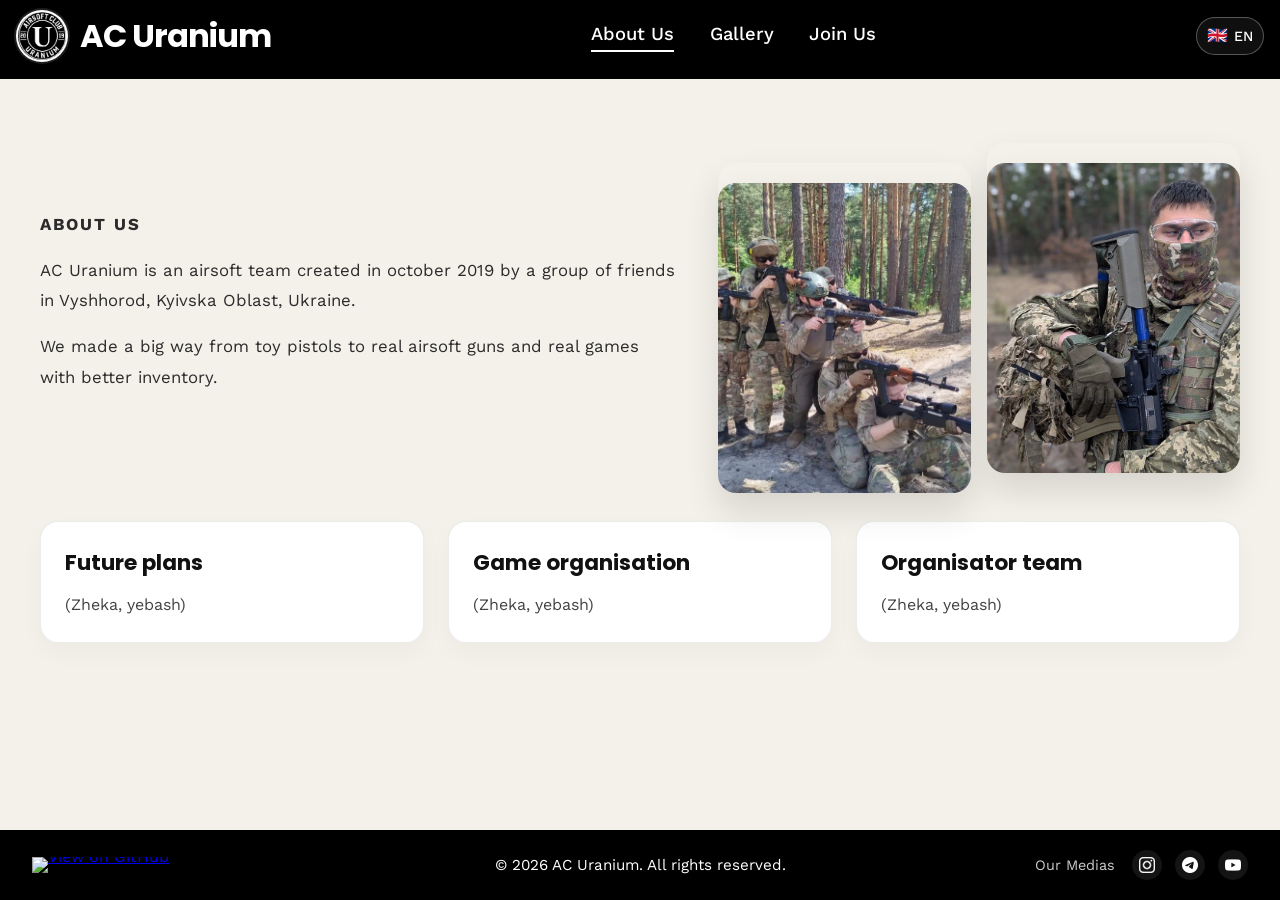
==== commit 8841e440: "improved mobile design" ====
--- a/index.html
+++ b/index.html
@@ -10,42 +10,50 @@
 <body>
     <header class="main-header">
         <div class="header-inner">
-            <div class="logo">
+            <a href="index.html" class="logo">
                 <img src="./images/logo.png" alt="AC Uranium logo" class="brand-mark">
                 <h1>AC Uranium</h1>
-            </div>
+            </a>
 
-            <nav class="main-nav" aria-label="Main navigation">
+            <nav class="main-nav" id="mainNav" aria-label="Main navigation">
                 <a href="index.html" class="active" data-i18n="navAbout">About Us</a>
                 <a href="gallery.html" data-i18n="navGallery">Gallery</a>
                 <a href="join.html" data-i18n="navJoin">Join Us</a>
             </nav>
 
-            <div class="lang-dropdown">
-                <button type="button" class="lang-switcher" id="langBtn" aria-haspopup="listbox" aria-expanded="false" aria-label="Language selector">
-                    <span class="flag" id="currentFlag" aria-hidden="true">🇬🇧</span>
-                    <span id="currentLang">EN</span>
+            <div class="header-actions">
+                <div class="lang-dropdown">
+                    <button type="button" class="lang-switcher" id="langBtn" aria-haspopup="listbox" aria-expanded="false" aria-label="Language selector">
+                        <span class="flag" id="currentFlag" aria-hidden="true">🇬🇧</span>
+                        <span id="currentLang">EN</span>
+                    </button>
+                    <ul class="lang-menu" id="langMenu" role="listbox">
+                        <li>
+                            <button type="button" class="lang-option active" data-lang="en" role="option" aria-selected="true">
+                                <span class="flag" aria-hidden="true">🇬🇧</span>
+                                <span>EN</span>
+                            </button>
+                        </li>
+                        <li>
+                            <button type="button" class="lang-option" data-lang="fr" role="option" aria-selected="false">
+                                <span class="flag" aria-hidden="true">🇫🇷</span>
+                                <span>FR</span>
+                            </button>
+                        </li>
+                        <li>
+                            <button type="button" class="lang-option" data-lang="uk" role="option" aria-selected="false">
+                                <span class="flag" aria-hidden="true">🇺🇦</span>
+                                <span>UA</span>
+                            </button>
+                        </li>
+                    </ul>
+                </div>
+
+                <button type="button" class="menu-btn" id="menuBtn" aria-label="Toggle navigation" aria-expanded="false">
+                    <span class="menu-bar"></span>
+                    <span class="menu-bar"></span>
+                    <span class="menu-bar"></span>
                 </button>
-                <ul class="lang-menu" id="langMenu" role="listbox">
-                    <li>
-                        <button type="button" class="lang-option active" data-lang="en" role="option" aria-selected="true">
-                            <span class="flag" aria-hidden="true">🇬🇧</span>
-                            <span>EN</span>
-                        </button>
-                    </li>
-                    <li>
-                        <button type="button" class="lang-option" data-lang="fr" role="option" aria-selected="false">
-                            <span class="flag" aria-hidden="true">🇫🇷</span>
-                            <span>FR</span>
-                        </button>
-                    </li>
-                    <li>
-                        <button type="button" class="lang-option" data-lang="uk" role="option" aria-selected="false">
-                            <span class="flag" aria-hidden="true">🇺🇦</span>
-                            <span>UA</span>
-                        </button>
-                    </li>
-                </ul>
             </div>
         </div>
     </header>
@@ -73,15 +81,15 @@
         </section>
 
         <section class="about-highlights">
-            <article class="highlight-card">
+            <article class="highlight-card reveal">
                 <h3 data-i18n="card1Title">Future plans</h3>
                 <p>(Zheka, yebash)</p>
             </article>
-            <article class="highlight-card">
+            <article class="highlight-card reveal" style="transition-delay:0.12s">
                 <h3 data-i18n="card2Title">Game organisation</h3>
                 <p>(Zheka, yebash)</p>
             </article>
-            <article class="highlight-card">
+            <article class="highlight-card reveal" style="transition-delay:0.24s">
                 <h3 data-i18n="card3Title">Organisator team</h3>
                 <p>(Zheka, yebash)</p>
             </article>
--- a/style.css
+++ b/style.css
@@ -2,6 +2,7 @@
 
 html, body {
     height: 100%;
+    overflow-x: hidden;
 }
 
 body {
@@ -18,48 +19,60 @@
 }
 
 .main-header {
-    background-color: black;
-    color: white;
+    background-color: #000000;
+    color: #ffffff;
     min-height: 60px;
-    padding: 0.5rem 0;
+    padding: 0.6rem 0;
+    position: relative;
+    z-index: 200;
 }
 
 .header-inner {
     width: min(1280px, calc(100% - 2rem));
     margin: 0 auto;
-    display: grid;
-    grid-template-columns: auto 1fr auto;
-    align-items: center;
-    gap: 1.2rem;
+    display: flex;
+    justify-content: space-between;
+    align-items: center;
+    gap: 1rem;
+    position: relative;
 }
 
 .logo {
     display: flex;
     align-items: center;
-    justify-content: flex-start;
-    width: auto;
-    margin: 0;
-    padding: 0;
     gap: 0.75rem;
+    text-decoration: none;
+    color: inherit;
+    min-width: 0;
+    flex-shrink: 0;
 }
 
 .brand-mark {
-    width: 52px;
-    height: 52px;
+    width: 48px;
+    height: 48px;
     border-radius: 50%;
     object-fit: cover;
     display: block;
     border: 2px solid rgba(255, 255, 255, 0.9);
     box-shadow: 0 0 0 2px rgba(255, 255, 255, 0.12);
     background: #ffffff;
+    flex-shrink: 0;
 }
 
 header h1 {
     margin: 0;
-    font-size: clamp(2rem, 2.4vw, 3rem);
+    font-size: clamp(1.25rem, 2.5vw, 2.2rem);
     font-weight: 700;
     color: white;
-    letter-spacing: -0.04em;
+    letter-spacing: -0.03em;
+    white-space: nowrap;
+}
+
+.header-actions {
+    display: flex;
+    align-items: center;
+    gap: 0.6rem;
+    flex-shrink: 0;
 }
 
 .main-nav {
@@ -108,29 +121,31 @@
 }
 
 .lang-switcher {
-    display: flex;
+    display: inline-flex;
     align-items: center;
     justify-content: center;
-    gap: 0.4rem;
+    gap: 0.35rem;
     color: white;
     font-family: inherit;
     font-weight: 500;
-    font-size: 1rem;
-    padding: 0.5rem 0.75rem;
+    font-size: 0.88rem;
+    padding: 0.35rem 0.65rem;
     border-radius: 999px;
-    border: 2px solid rgba(255, 255, 255, 0.9);
-    background: rgba(255, 255, 255, 0.02);
-    min-width: 72px;
+    border: 1.5px solid rgba(255, 255, 255, 0.3);
+    background: rgba(255, 255, 255, 0.06);
     cursor: pointer;
-    transition: background 0.2s ease, border-color 0.2s ease;
+    transition: all 0.2s ease;
+    height: 38px;
+    box-sizing: border-box;
 }
 
 .lang-switcher:hover {
-    background: rgba(255, 255, 255, 0.12);
+    background: rgba(255, 255, 255, 0.15);
+    border-color: rgba(255, 255, 255, 0.5);
 }
 
 .lang-switcher .flag {
-    font-size: 1.2rem;
+    font-size: 1.05rem;
     line-height: 1;
 }
 
@@ -610,25 +625,6 @@
     right: 1.5rem;
 }
 
-@media (max-width: 860px) {
-    .gallery-grid {
-        columns: 3;
-    }
-
-    .about-intro,
-    .about-highlights {
-        grid-template-columns: 1fr;
-    }
-
-    .image-stack {
-        grid-template-columns: 1fr 1fr;
-    }
-
-    .main-nav {
-        gap: 1rem;
-    }
-}
-
 .site-footer {
     background: #000000;
     color: #ffffff;
@@ -902,77 +898,395 @@
     line-height: 1.5;
 }
 
-@media (max-width: 620px) {
+/* ============================================================
+   Hamburger Menu Button
+   ============================================================ */
+.menu-btn {
+    display: none;
+    flex-direction: column;
+    justify-content: center;
+    align-items: center;
+    gap: 4px;
+    width: 38px;
+    height: 38px;
+    padding: 0;
+    border: 1.5px solid rgba(255, 255, 255, 0.3);
+    background: rgba(255, 255, 255, 0.06);
+    cursor: pointer;
+    border-radius: 10px;
+    transition: all 0.2s ease;
+    flex-shrink: 0;
+    box-sizing: border-box;
+}
+
+.menu-btn:hover {
+    background: rgba(255, 255, 255, 0.15);
+    border-color: rgba(255, 255, 255, 0.5);
+}
+
+.menu-bar {
+    display: block;
+    width: 18px;
+    height: 2px;
+    background: #ffffff;
+    border-radius: 2px;
+    transform-origin: center;
+    transition: transform 0.28s cubic-bezier(0.16, 1, 0.3, 1),
+                opacity 0.2s ease;
+}
+
+.menu-btn[aria-expanded="true"] .menu-bar:nth-child(1) {
+    transform: translateY(6px) rotate(45deg);
+}
+
+.menu-btn[aria-expanded="true"] .menu-bar:nth-child(2) {
+    opacity: 0;
+}
+
+.menu-btn[aria-expanded="true"] .menu-bar:nth-child(3) {
+    transform: translateY(-6px) rotate(-45deg);
+}
+
+/* ============================================================
+   Scroll-Reveal Animation
+   ============================================================ */
+@keyframes fade-up {
+    from { opacity: 0; transform: translateY(24px); }
+    to   { opacity: 1; transform: translateY(0); }
+}
+
+@keyframes fade-in {
+    from { opacity: 0; }
+    to   { opacity: 1; }
+}
+
+@keyframes slide-down {
+    from { opacity: 0; transform: translateY(-8px); }
+    to   { opacity: 1; transform: translateY(0); }
+}
+
+.reveal {
+    opacity: 0;
+    transform: translateY(24px);
+    transition: opacity 0.5s ease, transform 0.5s cubic-bezier(0.16, 1, 0.3, 1);
+}
+
+.reveal.is-visible {
+    opacity: 1;
+    transform: none;
+}
+
+/* No JS fallback: show everything */
+html:not(.js) .reveal {
+    opacity: 1;
+    transform: none;
+}
+
+/* ============================================================
+   Tablet & Mobile Breakpoint (<= 860px)
+   ============================================================ */
+@media (max-width: 860px) {
+    .menu-btn {
+        display: flex;
+    }
+
+    .header-inner {
+        width: calc(100% - 1.5rem);
+    }
+
+    .brand-mark {
+        width: 40px;
+        height: 40px;
+    }
+
+    header h1 {
+        font-size: 1.25rem;
+        white-space: nowrap;
+    }
+
+    /* Floating slide-down nav menu */
+    .main-nav {
+        display: none;
+        position: absolute;
+        top: calc(100% + 8px);
+        left: 0;
+        right: 0;
+        z-index: 300;
+        background: #111111;
+        flex-direction: column;
+        align-items: stretch;
+        gap: 0.25rem;
+        padding: 0.6rem;
+        border: 1px solid rgba(255, 255, 255, 0.14);
+        border-radius: 16px;
+        box-shadow: 0 16px 40px rgba(0, 0, 0, 0.45);
+    }
+
+    .main-nav.is-open {
+        display: flex;
+        animation: slide-down 0.25s cubic-bezier(0.16, 1, 0.3, 1);
+    }
+
+    .main-nav a {
+        padding: 0.8rem 1.1rem;
+        font-size: 1rem;
+        border-radius: 10px;
+        color: rgba(255, 255, 255, 0.85);
+        text-decoration: none;
+        transition: background 0.15s ease, color 0.15s ease;
+    }
+
+    .main-nav a::after {
+        display: none;
+    }
+
+    .main-nav a:hover {
+        background: rgba(255, 255, 255, 0.08);
+        color: #ffffff;
+    }
+
+    .main-nav a.active {
+        background: rgba(255, 255, 255, 0.14);
+        color: #ffffff;
+        font-weight: 600;
+    }
+
+    /* ---- About Section ---- */
+    .about-us {
+        padding: 2.2rem 1.25rem 3.5rem;
+    }
+
+    .about-intro {
+        display: flex;
+        flex-direction: column;
+        gap: 1.75rem;
+    }
+
+    .about-copy p {
+        font-size: 1rem;
+        line-height: 1.75;
+        margin-bottom: 0.75rem;
+    }
+
+    /* Photo Grid — side by side, clean heights */
+    .image-stack {
+        display: grid;
+        grid-template-columns: 1fr 1fr;
+        gap: 0.75rem;
+    }
+
+    .image-frame {
+        height: 220px;
+        border-radius: 14px;
+        transform: none !important;
+    }
+
+    .image-frame:first-child,
+    .image-stack img:first-child {
+        transform: none !important;
+    }
+
+    /* Highlight Cards — clean vertical stack */
+    .about-highlights {
+        display: grid;
+        grid-template-columns: 1fr;
+        gap: 1rem;
+        margin-top: 2rem;
+    }
+
+    .highlight-card {
+        padding: 1.35rem 1.25rem;
+        border-radius: 16px;
+    }
+
+    .highlight-card h3 {
+        font-size: 1.15rem;
+        margin-bottom: 0.4rem;
+    }
+
+    /* ---- Gallery Section ---- */
+    .gallery {
+        padding: 2rem 1rem 3rem;
+    }
+
+    .gallery-top {
+        flex-direction: column;
+        align-items: flex-start;
+        gap: 0.9rem;
+        margin-bottom: 1.5rem;
+    }
+
+    .gallery-header h2 {
+        font-size: 1.85rem;
+    }
+
+    .gallery-filters {
+        display: flex;
+        flex-wrap: nowrap;
+        overflow-x: auto;
+        -webkit-overflow-scrolling: touch;
+        scrollbar-width: none;
+        gap: 0.5rem;
+        width: 100%;
+        padding-bottom: 4px;
+        box-sizing: border-box;
+    }
+
+    .gallery-filters::-webkit-scrollbar {
+        display: none;
+    }
+
+    .filter-btn {
+        white-space: nowrap;
+        flex-shrink: 0;
+        font-size: 0.85rem;
+        padding: 0.4rem 0.95rem;
+    }
+
     .gallery-grid {
         columns: 2;
-        column-gap: 0.75rem;
+        column-gap: 0.65rem;
     }
 
     .gallery-item {
-        margin-bottom: 0.75rem;
+        margin-bottom: 0.65rem;
         border-radius: 12px;
+    }
+
+    .gallery-item.featured {
+        min-height: 200px;
+    }
+
+    .gallery-divider {
+        margin: 2.2rem 0 1.8rem;
+    }
+
+    /* Lightbox */
+    .lightbox-stage {
+        width: 92vw;
+        max-height: 75vh;
     }
 
     .lightbox-nav {
         width: 38px;
         height: 38px;
-    }
-
-    header {
-        flex-wrap: wrap;
-        justify-content: center;
-        padding: 0.75rem 1rem;
-    }
-
-    .main-nav {
-        order: 3;
-        width: 100%;
-        justify-content: center;
-        flex-wrap: wrap;
-    }
-
-    .lang-switcher {
-        margin-left: 0;
-    }
-
-    .image-stack {
+        font-size: 1.1rem;
+    }
+
+    .lightbox-close {
+        top: 1rem;
+        right: 1rem;
+        width: 38px;
+        height: 38px;
+    }
+
+    .lightbox-nav.prev { left: 0.8rem; }
+    .lightbox-nav.next { right: 0.8rem; }
+
+    /* ---- Join Page ---- */
+    .join-page {
+        padding: 2rem 1rem 3.5rem;
+    }
+
+    .join-header {
+        margin-bottom: 1.75rem;
+    }
+
+    .join-header h2 {
+        font-size: 1.85rem;
+    }
+
+    .form-card {
+        padding: 1.5rem 1.25rem;
+        border-radius: 18px;
+    }
+
+    .form-grid {
         grid-template-columns: 1fr;
-    }
-
-    .image-stack img:first-child,
-    .image-frame:first-child {
-        transform: none;
-    }
-
+        gap: 1.1rem;
+    }
+
+    .form-group input,
+    .form-group textarea {
+        font-size: 1rem; /* Prevents auto-zoom on iOS */
+        padding: 0.8rem 1rem;
+    }
+
+    .radio-options {
+        flex-direction: column;
+        gap: 0.65rem;
+    }
+
+    .radio-card {
+        min-width: 100%;
+        padding: 0.85rem 1rem;
+    }
+
+    .submit-btn {
+        font-size: 1rem;
+        padding: 1rem 1.5rem;
+    }
+
+    /* ---- Footer ---- */
     .site-footer {
         grid-template-columns: 1fr;
         text-align: center;
-        padding: 1rem;
-    }
-
-    .footer-github {
-        justify-content: center;
-    }
-
+        padding: 1.5rem 1rem;
+        gap: 1.2rem;
+    }
+
+    .footer-github,
     .footer-socials {
         justify-content: center;
         flex-wrap: wrap;
-        text-align: center;
     }
 
     .footer-copy {
         justify-self: center;
     }
-
-    .form-grid {
-        grid-template-columns: 1fr;
-    }
-
-    .form-card {
-        padding: 1.5rem 1.25rem;
-    }
-
-    .radio-card {
-        min-width: 100%;
+}
+
+/* ============================================================
+   Small Mobile Devices (<= 480px)
+   ============================================================ */
+@media (max-width: 480px) {
+    .header-inner {
+        width: calc(100% - 1.2rem);
+    }
+
+    .brand-mark {
+        width: 34px;
+        height: 34px;
+    }
+
+    header h1 {
+        font-size: 1.15rem;
+    }
+
+    .lang-switcher {
+        font-size: 0.82rem;
+        padding: 0.32rem 0.55rem;
+        height: 34px;
+    }
+
+    .menu-btn {
+        width: 34px;
+        height: 34px;
+    }
+
+    .image-frame {
+        height: 170px;
+    }
+
+    .about-us {
+        padding: 1.6rem 1rem 2.8rem;
+    }
+
+    .highlight-card {
+        padding: 1.2rem 1.1rem;
+    }
+
+    .reveal {
+        transform: translateY(16px);
     }
 }
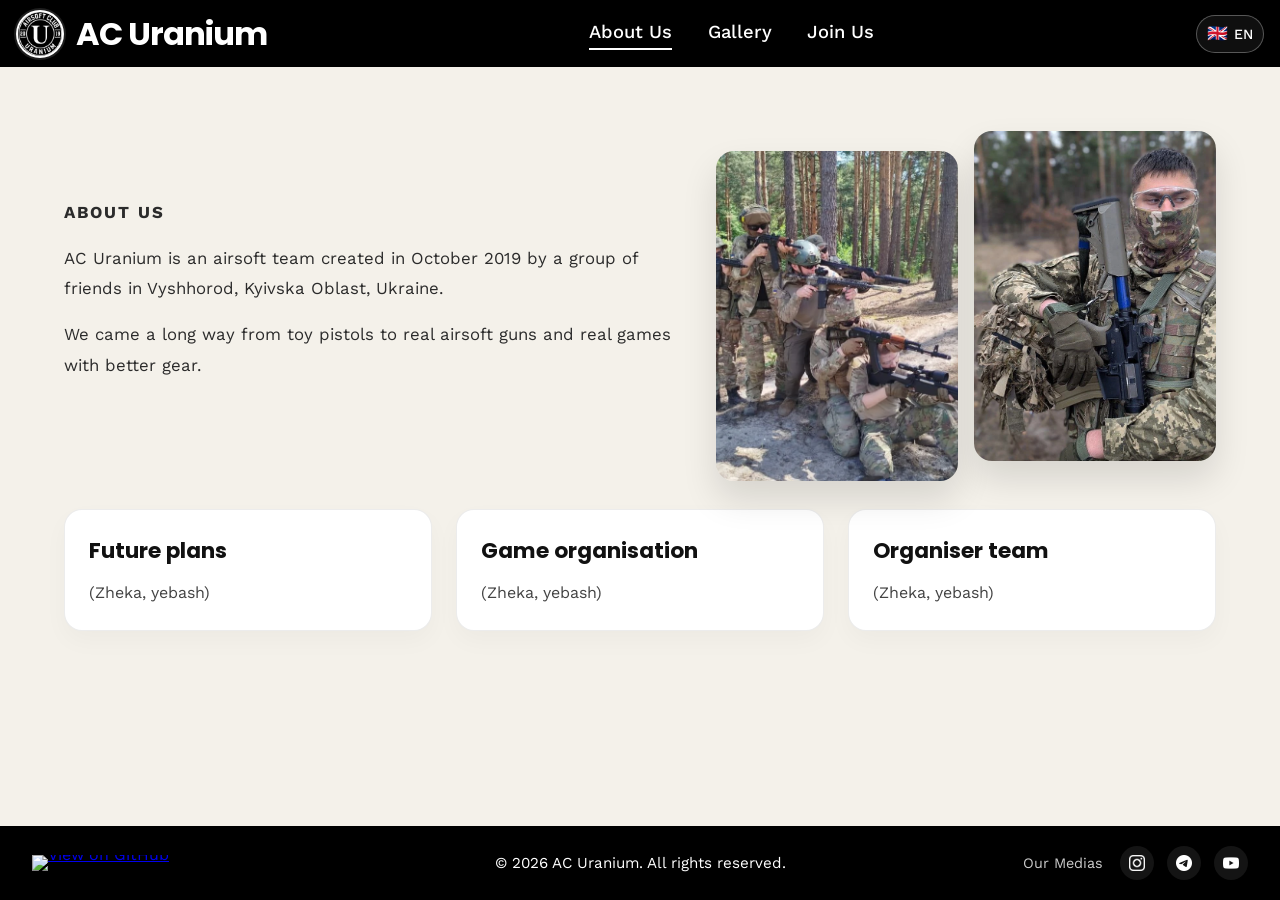
==== commit b837daa6: "he" ====
--- a/index.html
+++ b/index.html
@@ -8,55 +8,7 @@
     <title data-i18n="pageTitle">Home</title>
 </head>
 <body>
-    <header class="main-header">
-        <div class="header-inner">
-            <a href="index.html" class="logo">
-                <img src="./images/logo.png" alt="AC Uranium logo" class="brand-mark">
-                <h1>AC Uranium</h1>
-            </a>
-
-            <nav class="main-nav" id="mainNav" aria-label="Main navigation">
-                <a href="index.html" class="active" data-i18n="navAbout">About Us</a>
-                <a href="gallery.html" data-i18n="navGallery">Gallery</a>
-                <a href="join.html" data-i18n="navJoin">Join Us</a>
-            </nav>
-
-            <div class="header-actions">
-                <div class="lang-dropdown">
-                    <button type="button" class="lang-switcher" id="langBtn" aria-haspopup="listbox" aria-expanded="false" aria-label="Language selector">
-                        <span class="flag" id="currentFlag" aria-hidden="true">🇬🇧</span>
-                        <span id="currentLang">EN</span>
-                    </button>
-                    <ul class="lang-menu" id="langMenu" role="listbox">
-                        <li>
-                            <button type="button" class="lang-option active" data-lang="en" role="option" aria-selected="true">
-                                <span class="flag" aria-hidden="true">🇬🇧</span>
-                                <span>EN</span>
-                            </button>
-                        </li>
-                        <li>
-                            <button type="button" class="lang-option" data-lang="fr" role="option" aria-selected="false">
-                                <span class="flag" aria-hidden="true">🇫🇷</span>
-                                <span>FR</span>
-                            </button>
-                        </li>
-                        <li>
-                            <button type="button" class="lang-option" data-lang="uk" role="option" aria-selected="false">
-                                <span class="flag" aria-hidden="true">🇺🇦</span>
-                                <span>UA</span>
-                            </button>
-                        </li>
-                    </ul>
-                </div>
-
-                <button type="button" class="menu-btn" id="menuBtn" aria-label="Toggle navigation" aria-expanded="false">
-                    <span class="menu-bar"></span>
-                    <span class="menu-bar"></span>
-                    <span class="menu-bar"></span>
-                </button>
-            </div>
-        </div>
-    </header>
+    <div data-site-header></div>
 
     <main class="about-us">
         <section class="about-intro">
--- a/style.css
+++ b/style.css
@@ -1,21 +1,31 @@
 @import url('https://fonts.googleapis.com/css2?family=Poppins:wght@400;500;600;700&family=Work+Sans:wght@400;500;600;700&display=swap');
 
-html, body {
-    height: 100%;
-    overflow-x: hidden;
+*, *::before, *::after {
+    box-sizing: border-box;
+}
+
+html {
+    overflow-x: clip;
+    -webkit-text-size-adjust: 100%;
 }
 
 body {
+    min-height: 100dvh;
     margin: 0;
     font-family: 'Work Sans', sans-serif;
     background: #f4f1ea;
     color: #111111;
     display: flex;
     flex-direction: column;
+    overflow-x: clip;
 }
 
 h1, h2, h3, h4, h5, h6 {
     font-family: 'Poppins', sans-serif;
+}
+
+button, a, label {
+    -webkit-tap-highlight-color: transparent;
 }
 
 .main-header {
@@ -44,7 +54,7 @@
     text-decoration: none;
     color: inherit;
     min-width: 0;
-    flex-shrink: 0;
+    flex-shrink: 1;
 }
 
 .brand-mark {
@@ -66,6 +76,8 @@
     color: white;
     letter-spacing: -0.03em;
     white-space: nowrap;
+    overflow: hidden;
+    text-overflow: ellipsis;
 }
 
 .header-actions {
@@ -104,14 +116,7 @@
     transition: width 0.25s ease;
 }
 
-.main-nav a:hover::after {
-    width: 100%;
-}
-
-.main-nav a.active {
-    text-decoration: none;
-}
-
+.main-nav a:hover::after,
 .main-nav a.active::after {
     width: 100%;
 }
@@ -136,7 +141,6 @@
     cursor: pointer;
     transition: all 0.2s ease;
     height: 38px;
-    box-sizing: border-box;
 }
 
 .lang-switcher:hover {
@@ -162,7 +166,7 @@
     box-shadow: 0 12px 28px rgba(0, 0, 0, 0.35);
     min-width: 105px;
     display: none;
-    z-index: 100;
+    z-index: 350;
 }
 
 .lang-dropdown.open .lang-menu {
@@ -197,6 +201,7 @@
 
 .about-us {
     max-width: 1200px;
+    width: 100%;
     margin: 0 auto;
     padding: 4rem 1.5rem 5rem;
     flex: 1;
@@ -232,23 +237,13 @@
     color: #2b2b2b;
 }
 
-/* Skeleton Loading Shimmer */
 @keyframes skeleton-shimmer {
-    0% {
-        background-position: 200% 0;
-    }
-    100% {
-        background-position: -200% 0;
-    }
+    0% { background-position: 200% 0; }
+    100% { background-position: -200% 0; }
 }
 
 .skeleton {
-    background: linear-gradient(
-        90deg,
-        #ddd8ce 25%,
-        #ede8de 37%,
-        #ddd8ce 63%
-    );
+    background: linear-gradient(90deg, #ddd8ce 25%, #ede8de 37%, #ddd8ce 63%);
     background-size: 200% 100%;
     animation: skeleton-shimmer 1.4s ease-in-out infinite;
 }
@@ -268,6 +263,7 @@
     display: grid;
     grid-template-columns: 1fr 1fr;
     gap: 1rem;
+    width: 100%;
 }
 
 .image-frame {
@@ -276,12 +272,7 @@
     overflow: hidden;
     height: 330px;
     box-shadow: 0 18px 35px rgba(0, 0, 0, 0.12);
-    background: linear-gradient(
-        90deg,
-        #ddd8ce 25%,
-        #ede8de 37%,
-        #ddd8ce 63%
-    );
+    background: linear-gradient(90deg, #ddd8ce 25%, #ede8de 37%, #ddd8ce 63%);
     background-size: 200% 100%;
     animation: skeleton-shimmer 1.4s ease-in-out infinite;
 }
@@ -311,18 +302,6 @@
     opacity: 1;
 }
 
-.image-stack img {
-    width: 100%;
-    height: 330px;
-    object-fit: cover;
-    border-radius: 18px;
-    box-shadow: 0 18px 35px rgba(0, 0, 0, 0.12);
-}
-
-.image-stack img:first-child {
-    transform: translateY(20px);
-}
-
 .about-highlights {
     display: grid;
     grid-template-columns: repeat(3, minmax(0, 1fr));
@@ -353,7 +332,6 @@
 .gallery {
     max-width: 1080px;
     width: 100%;
-    box-sizing: border-box;
     margin: 0 auto;
     padding: 3.5rem 1.5rem 4.5rem;
     flex: 1;
@@ -435,19 +413,16 @@
 }
 
 .gallery-item:not(.is-loaded) {
-    background: linear-gradient(
-        90deg,
-        #ddd8ce 25%,
-        #ede8de 37%,
-        #ddd8ce 63%
-    );
+    background: linear-gradient(90deg, #ddd8ce 25%, #ede8de 37%, #ddd8ce 63%);
     background-size: 200% 100%;
     animation: skeleton-shimmer 1.4s ease-in-out infinite;
 }
 
-.gallery-item.is-loaded {
-    min-height: auto;
-    background: #e7e2d8;
+.gallery-item.is-loaded,
+.gallery-item.featured.is-loaded {
+    min-height: 0;
+    height: auto;
+    background: transparent;
     animation: none;
 }
 
@@ -506,6 +481,13 @@
     transform: translateY(0);
 }
 
+@media (hover: none) {
+    .gallery-badge {
+        opacity: 1;
+        transform: translateY(0);
+    }
+}
+
 .gallery-item::after {
     content: "";
     position: absolute;
@@ -526,7 +508,7 @@
 .lightbox {
     position: fixed;
     inset: 0;
-    background: rgba(10, 10, 10, 0.92);
+    background: rgba(10, 10, 10, 0.94);
     backdrop-filter: blur(6px);
     display: flex;
     align-items: center;
@@ -535,7 +517,7 @@
     pointer-events: none;
     transition: opacity 0.25s ease;
     z-index: 1000;
-    padding: 2rem;
+    padding: 1.5rem;
 }
 
 .lightbox.open {
@@ -549,8 +531,8 @@
     align-items: center;
     gap: 0.75rem;
     position: relative;
-    min-width: 260px;
-    min-height: 220px;
+    min-width: 240px;
+    min-height: 200px;
     justify-content: center;
 }
 
@@ -561,7 +543,7 @@
 .lightbox-stage.is-loading::before {
     content: "";
     width: min(85vw, 640px);
-    height: min(70vh, 440px);
+    height: min(65vh, 440px);
     border-radius: 14px;
     background: linear-gradient(
         90deg,
@@ -575,7 +557,7 @@
 
 .lightbox-img {
     max-width: 88vw;
-    max-height: 80vh;
+    max-height: 78vh;
     border-radius: 14px;
     box-shadow: 0 24px 60px rgba(0, 0, 0, 0.6);
     object-fit: contain;
@@ -592,9 +574,10 @@
 .lightbox-close,
 .lightbox-nav {
     position: absolute;
-    background: rgba(255, 255, 255, 0.12);
+    background: rgba(20, 20, 20, 0.72);
+    backdrop-filter: blur(6px);
     color: #ffffff;
-    border: 1px solid rgba(255, 255, 255, 0.25);
+    border: 1px solid rgba(255, 255, 255, 0.28);
     border-radius: 50%;
     width: 44px;
     height: 44px;
@@ -603,7 +586,7 @@
     align-items: center;
     justify-content: center;
     cursor: pointer;
-    transition: background 0.2s ease;
+    transition: background 0.2s ease, transform 0.15s ease;
     z-index: 10;
 }
 
@@ -612,17 +595,22 @@
     background: rgba(255, 255, 255, 0.25);
 }
 
+.lightbox-close:active,
+.lightbox-nav:active {
+    transform: scale(0.94);
+}
+
 .lightbox-close {
-    top: 1.5rem;
-    right: 1.5rem;
+    top: max(1rem, env(safe-area-inset-top));
+    right: 1rem;
 }
 
 .lightbox-nav.prev {
-    left: 1.5rem;
+    left: 1.25rem;
 }
 
 .lightbox-nav.next {
-    right: 1.5rem;
+    right: 1.25rem;
 }
 
 .site-footer {
@@ -674,8 +662,8 @@
     display: inline-flex;
     align-items: center;
     justify-content: center;
-    width: 30px;
-    height: 30px;
+    width: 34px;
+    height: 34px;
     border-radius: 50%;
     background: rgba(255, 255, 255, 0.08);
     text-decoration: none;
@@ -701,11 +689,33 @@
     justify-self: center;
 }
 
-/* Join Page & Form */
+.restricted-page {
+    width: min(100% - 2rem, 760px);
+    margin: 0 auto;
+    padding: clamp(4rem, 12vw, 8rem) 1rem;
+    flex: 1;
+    display: flex;
+    flex-direction: column;
+    align-items: center;
+    justify-content: center;
+    text-align: center;
+}
+
+.restricted-page h1 {
+    margin: 0 0 2rem;
+    font-size: clamp(2rem, 6vw, 4rem);
+    line-height: 1.1;
+}
+
+.restricted-page img {
+    width: min(100%, 360px);
+    height: auto;
+    display: block;
+}
+
 .join-page {
     max-width: 820px;
     width: 100%;
-    box-sizing: border-box;
     margin: 0 auto;
     padding: 3.5rem 1.5rem 5rem;
     flex: 1;
@@ -739,6 +749,14 @@
     box-shadow: 0 12px 32px rgba(0, 0, 0, 0.04);
 }
 
+.join-image {
+    display: block;
+    width: 100%;
+    height: auto;
+    margin-bottom: 2rem;
+    border-radius: 12px;
+}
+
 .form-grid {
     display: grid;
     grid-template-columns: 1fr 1fr;
@@ -749,6 +767,7 @@
     display: flex;
     flex-direction: column;
     gap: 0.45rem;
+    min-width: 0;
 }
 
 .form-group.full-width {
@@ -773,7 +792,6 @@
     color: #111111;
     outline: none;
     transition: border-color 0.2s ease, box-shadow 0.2s ease, background 0.2s ease;
-    box-sizing: border-box;
     width: 100%;
 }
 
@@ -818,6 +836,7 @@
     width: 18px;
     height: 18px;
     margin: 0;
+    flex-shrink: 0;
     cursor: pointer;
 }
 
@@ -898,9 +917,6 @@
     line-height: 1.5;
 }
 
-/* ============================================================
-   Hamburger Menu Button
-   ============================================================ */
 .menu-btn {
     display: none;
     flex-direction: column;
@@ -916,7 +932,6 @@
     border-radius: 10px;
     transition: all 0.2s ease;
     flex-shrink: 0;
-    box-sizing: border-box;
 }
 
 .menu-btn:hover {
@@ -947,19 +962,6 @@
     transform: translateY(-6px) rotate(-45deg);
 }
 
-/* ============================================================
-   Scroll-Reveal Animation
-   ============================================================ */
-@keyframes fade-up {
-    from { opacity: 0; transform: translateY(24px); }
-    to   { opacity: 1; transform: translateY(0); }
-}
-
-@keyframes fade-in {
-    from { opacity: 0; }
-    to   { opacity: 1; }
-}
-
 @keyframes slide-down {
     from { opacity: 0; transform: translateY(-8px); }
     to   { opacity: 1; transform: translateY(0); }
@@ -976,15 +978,11 @@
     transform: none;
 }
 
-/* No JS fallback: show everything */
 html:not(.js) .reveal {
     opacity: 1;
     transform: none;
 }
 
-/* ============================================================
-   Tablet & Mobile Breakpoint (<= 860px)
-   ============================================================ */
 @media (max-width: 860px) {
     .menu-btn {
         display: flex;
@@ -1001,10 +999,8 @@
 
     header h1 {
         font-size: 1.25rem;
-        white-space: nowrap;
-    }
-
-    /* Floating slide-down nav menu */
+    }
+
     .main-nav {
         display: none;
         position: absolute;
@@ -1028,11 +1024,10 @@
     }
 
     .main-nav a {
-        padding: 0.8rem 1.1rem;
+        padding: 0.85rem 1.1rem;
         font-size: 1rem;
         border-radius: 10px;
         color: rgba(255, 255, 255, 0.85);
-        text-decoration: none;
         transition: background 0.15s ease, color 0.15s ease;
     }
 
@@ -1040,7 +1035,8 @@
         display: none;
     }
 
-    .main-nav a:hover {
+    .main-nav a:hover,
+    .main-nav a:active {
         background: rgba(255, 255, 255, 0.08);
         color: #ffffff;
     }
@@ -1051,7 +1047,6 @@
         font-weight: 600;
     }
 
-    /* ---- About Section ---- */
     .about-us {
         padding: 2.2rem 1.25rem 3.5rem;
     }
@@ -1068,27 +1063,32 @@
         margin-bottom: 0.75rem;
     }
 
-    /* Photo Grid — side by side, clean heights */
     .image-stack {
-        display: grid;
         grid-template-columns: 1fr 1fr;
+        align-items: start;
         gap: 0.75rem;
     }
 
     .image-frame {
-        height: 220px;
+        height: 180px;
         border-radius: 14px;
         transform: none !important;
     }
 
-    .image-frame:first-child,
-    .image-stack img:first-child {
+    .image-frame:first-child {
         transform: none !important;
     }
 
-    /* Highlight Cards — clean vertical stack */
+    .image-frame.is-loaded {
+        height: auto;
+    }
+
+    .image-frame.is-loaded img {
+        width: 100%;
+        height: auto;
+    }
+
     .about-highlights {
-        display: grid;
         grid-template-columns: 1fr;
         gap: 1rem;
         margin-top: 2rem;
@@ -1104,7 +1104,6 @@
         margin-bottom: 0.4rem;
     }
 
-    /* ---- Gallery Section ---- */
     .gallery {
         padding: 2rem 1rem 3rem;
     }
@@ -1121,7 +1120,6 @@
     }
 
     .gallery-filters {
-        display: flex;
         flex-wrap: nowrap;
         overflow-x: auto;
         -webkit-overflow-scrolling: touch;
@@ -1129,7 +1127,6 @@
         gap: 0.5rem;
         width: 100%;
         padding-bottom: 4px;
-        box-sizing: border-box;
     }
 
     .gallery-filters::-webkit-scrollbar {
@@ -1140,7 +1137,7 @@
         white-space: nowrap;
         flex-shrink: 0;
         font-size: 0.85rem;
-        padding: 0.4rem 0.95rem;
+        padding: 0.45rem 0.95rem;
     }
 
     .gallery-grid {
@@ -1151,39 +1148,54 @@
     .gallery-item {
         margin-bottom: 0.65rem;
         border-radius: 12px;
+        min-height: 120px;
     }
 
     .gallery-item.featured {
-        min-height: 200px;
+        min-height: 150px;
+    }
+
+    .gallery-item.is-loaded,
+    .gallery-item.featured.is-loaded {
+        min-height: 0;
+        height: auto;
     }
 
     .gallery-divider {
         margin: 2.2rem 0 1.8rem;
     }
 
-    /* Lightbox */
+    .lightbox {
+        padding: 0.75rem;
+    }
+
     .lightbox-stage {
-        width: 92vw;
-        max-height: 75vh;
+        width: 100%;
+        max-height: 82dvh;
+    }
+
+    .lightbox-img {
+        max-width: 94vw;
+        max-height: 74dvh;
+        border-radius: 12px;
     }
 
     .lightbox-nav {
-        width: 38px;
-        height: 38px;
+        width: 40px;
+        height: 40px;
         font-size: 1.1rem;
     }
 
     .lightbox-close {
-        top: 1rem;
-        right: 1rem;
-        width: 38px;
-        height: 38px;
-    }
-
-    .lightbox-nav.prev { left: 0.8rem; }
-    .lightbox-nav.next { right: 0.8rem; }
-
-    /* ---- Join Page ---- */
+        top: max(0.85rem, env(safe-area-inset-top));
+        right: 0.85rem;
+        width: 40px;
+        height: 40px;
+    }
+
+    .lightbox-nav.prev { left: 0.6rem; }
+    .lightbox-nav.next { right: 0.6rem; }
+
     .join-page {
         padding: 2rem 1rem 3.5rem;
     }
@@ -1196,8 +1208,12 @@
         font-size: 1.85rem;
     }
 
+    .join-subtitle {
+        font-size: 0.98rem;
+    }
+
     .form-card {
-        padding: 1.5rem 1.25rem;
+        padding: 1.4rem 1.1rem;
         border-radius: 18px;
     }
 
@@ -1208,8 +1224,8 @@
 
     .form-group input,
     .form-group textarea {
-        font-size: 1rem; /* Prevents auto-zoom on iOS */
-        padding: 0.8rem 1rem;
+        font-size: 1rem;
+        padding: 0.8rem 0.95rem;
     }
 
     .radio-options {
@@ -1218,7 +1234,8 @@
     }
 
     .radio-card {
-        min-width: 100%;
+        width: 100%;
+        min-width: 0;
         padding: 0.85rem 1rem;
     }
 
@@ -1227,12 +1244,11 @@
         padding: 1rem 1.5rem;
     }
 
-    /* ---- Footer ---- */
     .site-footer {
         grid-template-columns: 1fr;
         text-align: center;
-        padding: 1.5rem 1rem;
-        gap: 1.2rem;
+        padding: 1.5rem 1rem calc(1.5rem + env(safe-area-inset-bottom));
+        gap: 1.1rem;
     }
 
     .footer-github,
@@ -1243,15 +1259,18 @@
 
     .footer-copy {
         justify-self: center;
-    }
-}
-
-/* ============================================================
-   Small Mobile Devices (<= 480px)
-   ============================================================ */
+        font-size: 0.88rem;
+    }
+}
+
 @media (max-width: 480px) {
     .header-inner {
         width: calc(100% - 1.2rem);
+        gap: 0.5rem;
+    }
+
+    .logo {
+        gap: 0.5rem;
     }
 
     .brand-mark {
@@ -1260,7 +1279,11 @@
     }
 
     header h1 {
-        font-size: 1.15rem;
+        font-size: 1.1rem;
+    }
+
+    .header-actions {
+        gap: 0.45rem;
     }
 
     .lang-switcher {
@@ -1275,7 +1298,11 @@
     }
 
     .image-frame {
-        height: 170px;
+        height: 150px;
+    }
+
+    .image-frame.is-loaded {
+        height: auto;
     }
 
     .about-us {
@@ -1289,4 +1316,22 @@
     .reveal {
         transform: translateY(16px);
     }
+}
+
+@media (max-width: 360px) {
+    header h1 {
+        font-size: 1rem;
+    }
+
+    .image-stack {
+        grid-template-columns: 1fr;
+    }
+
+    .image-frame {
+        height: 180px;
+    }
+
+    .image-frame.is-loaded {
+        height: auto;
+    }
 }
